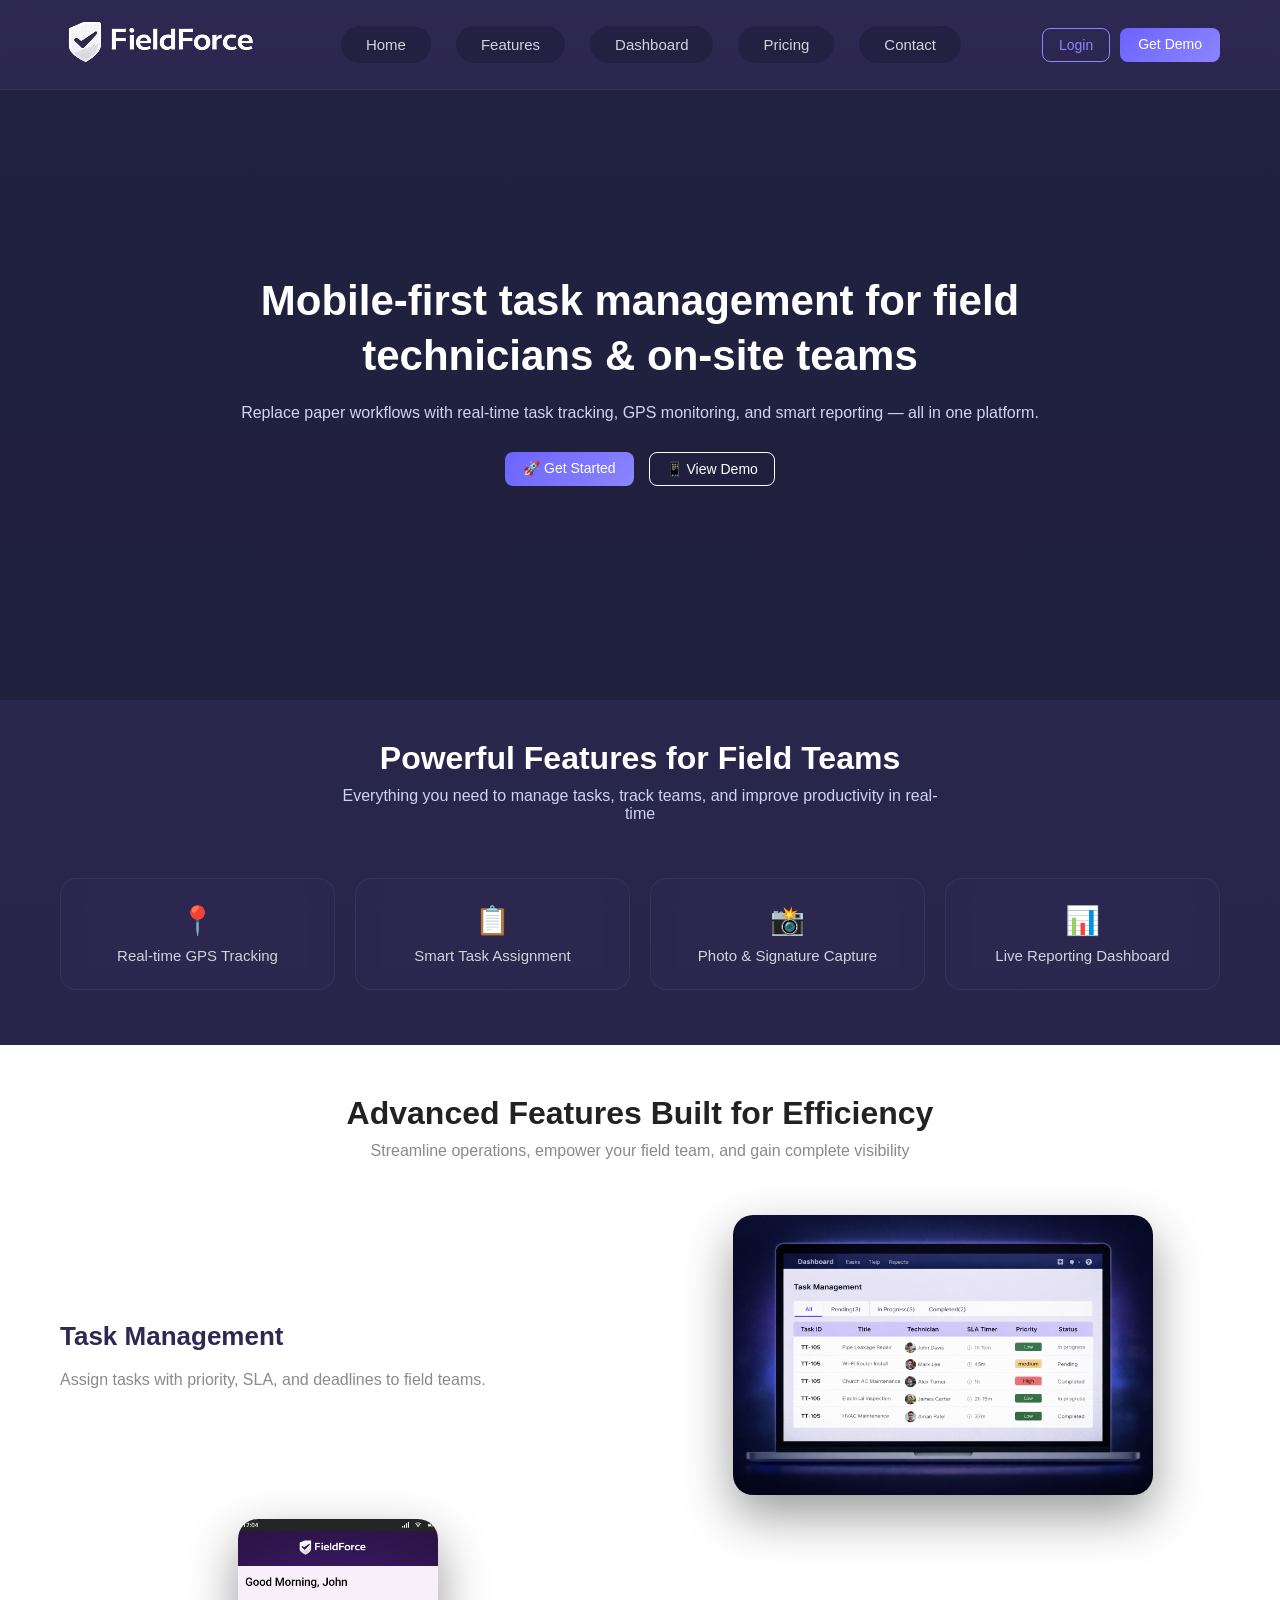
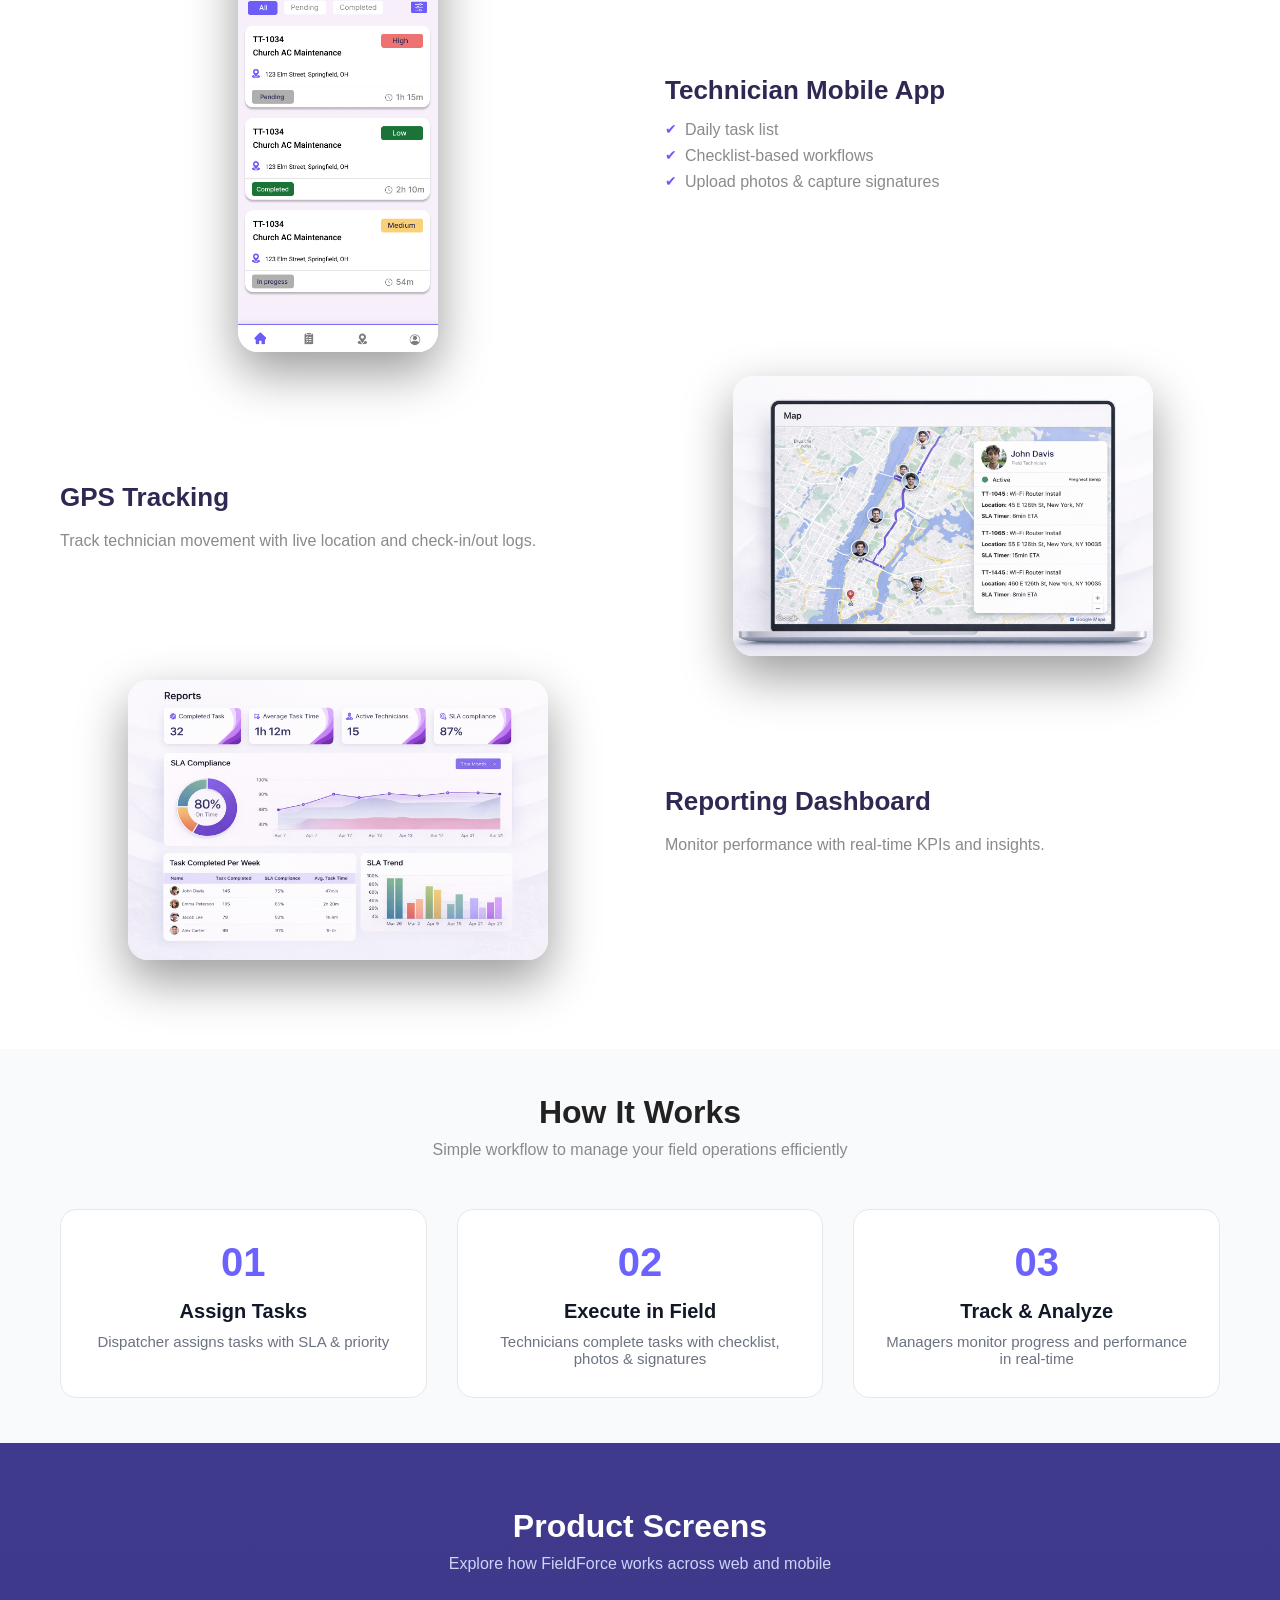
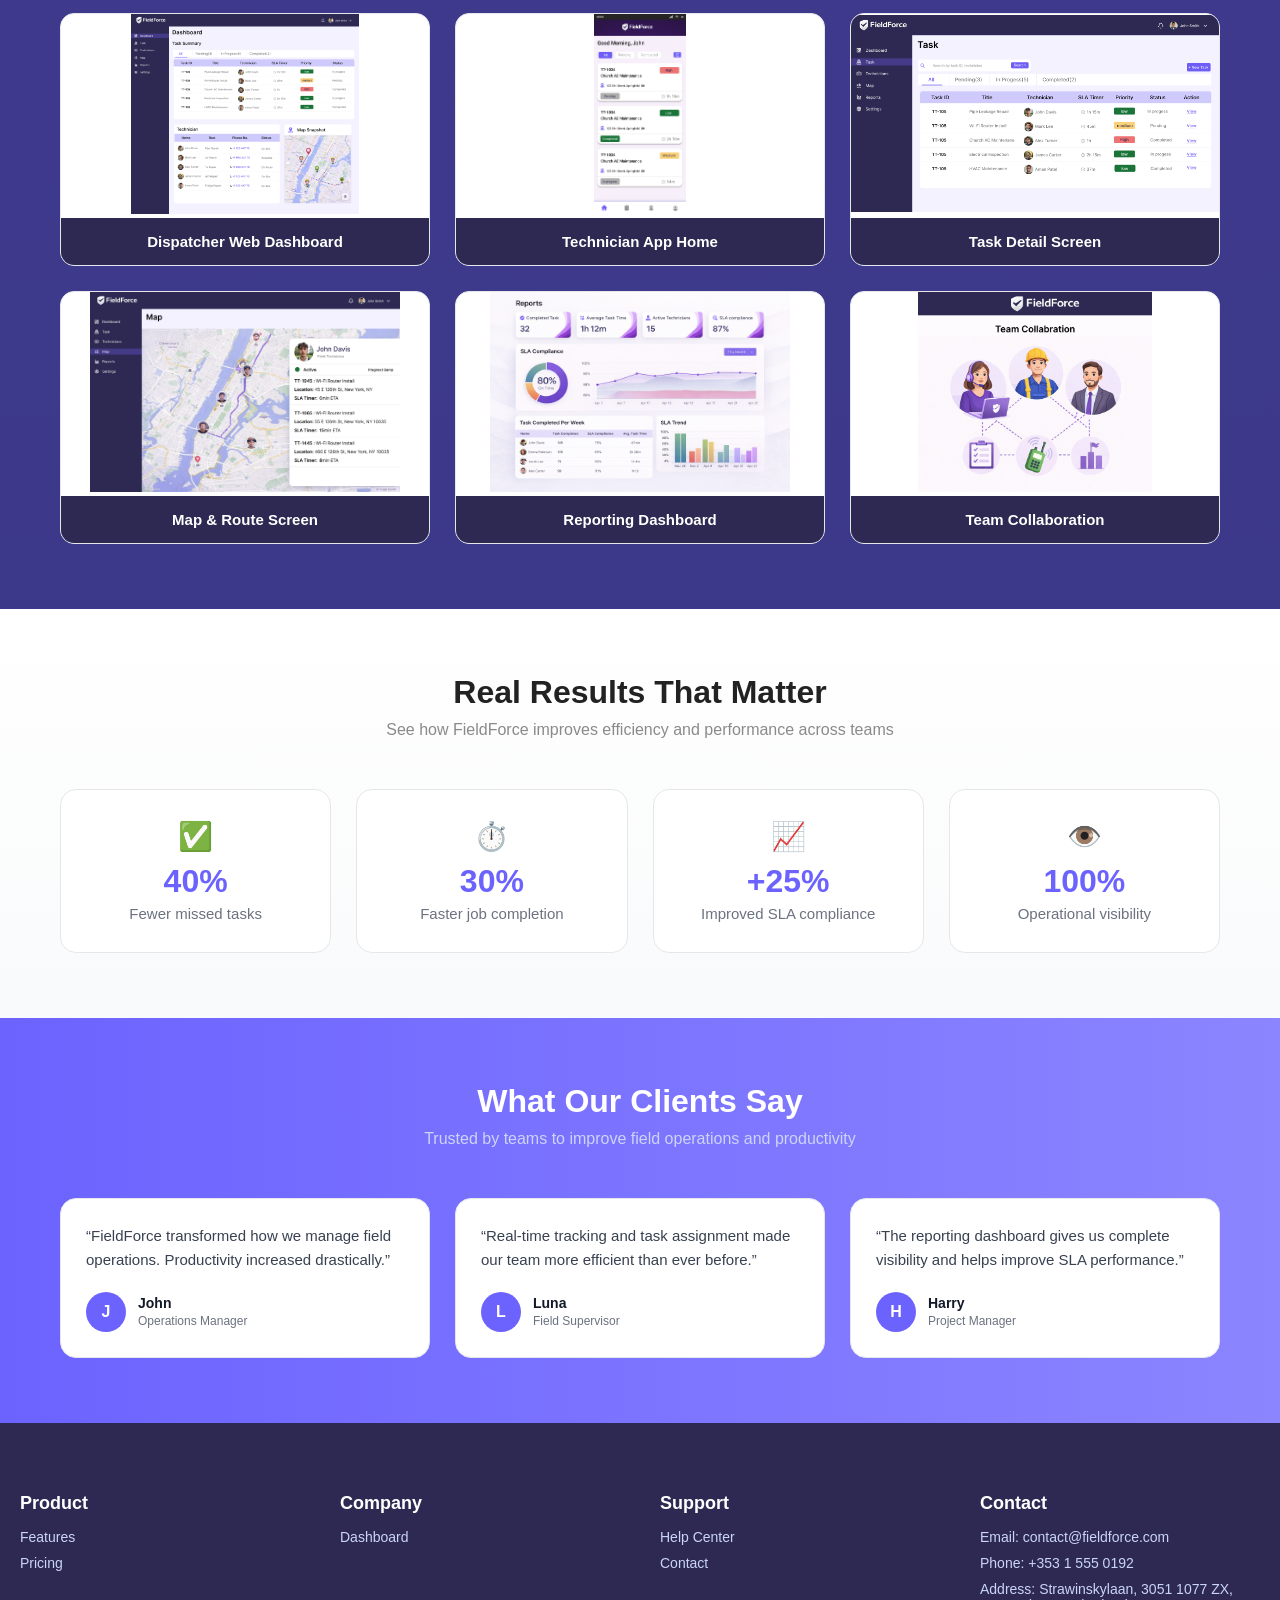
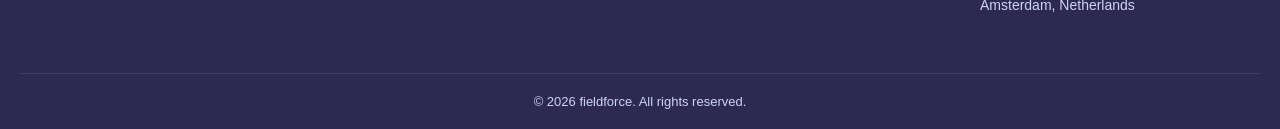
==== index.html @ c3ac690c "Add files via upload Initial commit" ====
<!DOCTYPE html>
<html lang="en">

<head>
  <meta charset="UTF-8">
  <meta name="viewport" content="width=device-width, initial-scale=1.0">
  <title>FieldForce</title>
  <link rel="shortcut icon" href="assets/images/logo.png" type="image/x-icon">
  <link rel="stylesheet" href="assets/css/style.css">
  <link rel="stylesheet" href="assets/css/auth.css">
  <link rel="stylesheet" href="https://cdnjs.cloudflare.com/ajax/libs/font-awesome/6.5.0/css/all.min.css">
</head>

<body>

  <!-- Navbar -->
  <header class="navbar">
    <div class="container">

      <!-- Logo -->
      <div class="logo"><a href="/"><img src="assets/images/logo.png" alt=""></a></div>

      <!-- Menu -->
      <nav class="nav-links" id="navLinks">
        <a href="/">Home</a>
        <a href="#features">Features</a>
        <a href="/#dashboard">Dashboard</a>
        <a href="pricing.html">Pricing</a>
        <a href="contact.html">Contact</a>

        <div class="mobile-cta">
          <button class="btn-outline">Login</button>
          <a href="javascript:void(0)" class="btn-primary" onclick="openModal()">Get Demo</a>
        </div>
      </nav>

      <!-- CTA Buttons -->
      <div class="cta-buttons">
        <a href="login.html" class="btn-outline">Login</a>
        <a href="javascript:void(0)" class="btn-primary" onclick="openModal()">Get Demo</a>
      </div>

      <!-- Hamburger -->
      <div class="menu-toggle" id="menuToggle">
        ☰
      </div>

    </div>
  </header>
  <!-- Hero -->
  <section class="hero">
    <div class="container hero-container">
      <video autoplay muted loop class="hero-video">
        <source src="assets/images/banner-video.mp4" type="video/mp4">
        Your browser does not support HTML5 video.
      </video>
      <!-- Left Content -->
      <div class="hero-content">
        <h1>
          Mobile-first task management for field technicians & on-site teams
        </h1>

        <p>
          Replace paper workflows with real-time task tracking, GPS monitoring,
          and smart reporting — all in one platform.
        </p>

        <div class="hero-buttons">
          <a href="login.html" class="btn-primary">🚀 Get Started</a>
          <a href="#" class="btn-outline" onclick="openModal()">📱 View Demo</a>
        </div>
      </div>

      <!-- Right Image -->
      <div class="hero-image">
        <img src="assets/images/home-banner.png" alt="App Preview">
      </div>

    </div>
  </section>


  <!-- features -->
  <section class="highlights">
    <div class="section-header">
      <h2>Powerful Features for Field Teams</h2>
      <p>Everything you need to manage tasks, track teams, and improve productivity in real-time</p>
    </div>
    <div class="container highlights-container">

      <div class="highlight-card">
        <div class="icon">📍</div>
        <h3>Real-time GPS Tracking</h3>
      </div>

      <div class="highlight-card">
        <div class="icon">📋</div>
        <h3>Smart Task Assignment</h3>
      </div>

      <div class="highlight-card">
        <div class="icon">📸</div>
        <h3>Photo & Signature Capture</h3>
      </div>

      <div class="highlight-card">
        <div class="icon">📊</div>
        <h3>Live Reporting Dashboard</h3>
      </div>

    </div>
  </section>

  <!-- Features -->
  <section class="features" id="features">
    <div class="section-header">
      <h2>Advanced Features Built for Efficiency</h2>
      <p>Streamline operations, empower your field team, and gain complete visibility</p>
    </div>
    <div class="container">

      <!-- Section Heading -->

      <div class="feature-card">
        <!-- Feature 1 -->
        <div class="feature-row">
          <div class="feature-text">
            <h3>Task Management</h3>
            <p>
              Assign tasks with priority, SLA, and deadlines to field teams.
            </p>
          </div>
          <div class="feature-image">
            <img src="assets/images/taskmange.png" alt="Task Management">
          </div>
        </div>

        <!-- Feature 2 -->
        <div class="feature-row reverse">
          <div class="feature-text">
            <h3>Technician Mobile App</h3>
            <ul>
              <li>Daily task list</li>
              <li>Checklist-based workflows</li>
              <li>Upload photos & capture signatures</li>
            </ul>
          </div>
          <div class="feature-image">
            <img src="assets/images/mobile-app.png" alt="Mobile App" style="width: 200px;">
          </div>
        </div>

        <!-- Feature 3 -->
        <div class="feature-row">
          <div class="feature-text">
            <h3>GPS Tracking</h3>
            <p>
              Track technician movement with live location and check-in/out logs.
            </p>
          </div>
          <div class="feature-image">
            <img src="assets/images/gps.png" alt="GPS Tracking">
          </div>
        </div>

        <!-- Feature 4 -->
        <div class="feature-row reverse">
          <div class="feature-text">
            <h3>Reporting Dashboard</h3>
            <p>
              Monitor performance with real-time KPIs and insights.
            </p>
          </div>
          <div class="feature-image">
            <img src="assets/images/report.png" alt="Reporting">
          </div>
        </div>

      </div>
    </div>

  </section>

  <!-- How it works -->
  <section class="how-it-works">

    <div class="container">

      <!-- Heading -->
      <div class="section-header dark">
        <h2>How It Works</h2>
        <p>Simple workflow to manage your field operations efficiently</p>
      </div>

      <!-- Steps -->
      <div class="steps">

        <!-- Step 1 -->
        <div class="step-card">
          <div class="step-number">01</div>
          <h3>Assign Tasks</h3>
          <p>Dispatcher assigns tasks with SLA & priority</p>
        </div>

        <!-- Step 2 -->
        <div class="step-card">
          <div class="step-number">02</div>
          <h3>Execute in Field</h3>
          <p>Technicians complete tasks with checklist, photos & signatures</p>
        </div>

        <!-- Step 3 -->
        <div class="step-card">
          <div class="step-number">03</div>
          <h3>Track & Analyze</h3>
          <p>Managers monitor progress and performance in real-time</p>
        </div>

      </div>

    </div>

  </section>

  <!-- Dashboard -->
  <section class="screens" id="dashboard">

    <div class="container dashboard-container">

      <!-- Heading -->
      <div class="section-header dark">
        <h2>Product Screens</h2>
        <p>Explore how FieldForce works across web and mobile</p>
      </div>

      <!-- Grid -->
      <div class="screens-grid">

        <div class="screen-card">
          <img src="assets/images/Web-Dashboard.png" alt="">
          <h4>Dispatcher Web Dashboard</h4>
        </div>

        <div class="screen-card">
          <img src="assets/images/mobile-app.png" alt="" style="object-fit: contain;">
          <h4>Technician App Home</h4>
        </div>

        <div class="screen-card">
          <img src="assets/images/Task.png" alt="">
          <h4>Task Detail Screen</h4>
        </div>

        <div class="screen-card">
          <img src="assets/images/map.png" alt="">
          <h4>Map & Route Screen</h4>
        </div>

        <div class="screen-card">
          <img src="assets/images/report.png" alt="">
          <h4>Reporting Dashboard</h4>
        </div>

        <div class="screen-card">
          <img src="assets/images/team.png" alt="">
          <h4>Team Collaboration</h4>
        </div>

      </div>

    </div>

  </section>


  <!-- Stats -->
  <section class="impact">

    <div class="container">

      <!-- Heading -->
      <div class="section-header dark">
        <h2>Real Results That Matter</h2>
        <p>See how FieldForce improves efficiency and performance across teams</p>
      </div>

      <!-- Stats -->
      <div class="impact-grid">

        <div class="impact-card">
          <div class="icon">✅</div>
          <h3>40%</h3>
          <p>Fewer missed tasks</p>
        </div>

        <div class="impact-card">
          <div class="icon">⏱️</div>
          <h3>30%</h3>
          <p>Faster job completion</p>
        </div>

        <div class="impact-card">
          <div class="icon">📈</div>
          <h3>+25%</h3>
          <p>Improved SLA compliance</p>
        </div>

        <div class="impact-card">
          <div class="icon">👁️</div>
          <h3>100%</h3>
          <p>Operational visibility</p>
        </div>

      </div>

    </div>

  </section>

  <!-- testimonials -->
  <section class="testimonials">

    <div class="container">

      <!-- Heading -->
      <div class="section-header dark">
        <h2>What Our Clients Say</h2>
        <p>Trusted by teams to improve field operations and productivity</p>
      </div>

      <!-- Testimonials Grid -->
      <div class="testimonials-grid">

        <!-- Testimonial 1 -->
        <div class="testimonial-card">
          <p>
            “FieldForce transformed how we manage field operations. Productivity increased drastically.”
          </p>
          <div class="testimonial-user">
            <div class="avatar">J</div>
            <div>
              <h4>John</h4>
              <span>Operations Manager</span>
            </div>
          </div>
        </div>

        <!-- Testimonial 2 -->
        <div class="testimonial-card">
          <p>
            “Real-time tracking and task assignment made our team more efficient than ever before.”
          </p>
          <div class="testimonial-user">
            <div class="avatar">L</div>
            <div>
              <h4>Luna</h4>
              <span>Field Supervisor</span>
            </div>
          </div>
        </div>

        <!-- Testimonial 3 -->
        <div class="testimonial-card">
          <p>
            “The reporting dashboard gives us complete visibility and helps improve SLA performance.”
          </p>
          <div class="testimonial-user">
            <div class="avatar">H</div>
            <div>
              <h4>Harry</h4>
              <span>Project Manager</span>
            </div>
          </div>
        </div>

      </div>

    </div>

  </section>


  <!-- Footer -->
  <footer class="footer">

    <div class="footer-container">

      <!-- Product -->
      <div class="footer-col">
        <h3>Product</h3>
        <ul>
          <li><a href="#features">Features</a></li>
          <li><a href="pricing.html">Pricing</a></li>
        </ul>
      </div>

      <!-- Company -->
      <div class="footer-col">
        <h3>Company</h3>
        <ul>
          <li><a href="#dashboard">Dashboard</a></li>
        </ul>
      </div>

      <!-- Column 3 -->
      <div class="footer-col">
        <h3>Support</h3>
        <ul>
          <li><a href="contact.html">Help Center</a></li>
          <li><a href="contact.html">Contact</a></li>
          <!-- <li><a href="#">Privacy Policy</a></li> -->
        </ul>
      </div>

      <!-- Column 4 -->
      <div class="footer-col">
        <h3>Contact</h3>
        <ul class="contact-info" style="background: none; display: inherit; padding: inherit;">
          <li>Email: contact@fieldforce.com</li>
          <li>Phone: +353 1 555 0192</li>
          <li>Address: Strawinskylaan, 3051
                1077 ZX, Amsterdam,
                Netherlands</li>
        </ul>

      </div>

      <!-- Social -->
      <!-- <div class="social-links">
        <a href="#">LinkedIn</a>
        <a href="#">Twitter</a>
        <a href="#">Facebook</a>
      </div> -->

    </div>

    <!-- Bottom -->
    <div class="footer-bottom">
      <p>© 2026 fieldforce. All rights reserved.</p>
    </div>

  </footer>

  <div class="modal" id="demoModal">

    <div class="modal-content" id="modalBox">

      <span class="close" onclick="closeModal()">&times;</span>

      <h2>Request a Demo</h2>

      <form id="demoForm">

        <input type="text" id="name" placeholder="Full Name" required>
        <input type="email" id="email" placeholder="Email Address" required>
        <!-- <input type="text" placeholder="Farm Size"> -->
        <input type="text" placeholder="Location" required>
        <input type="text" placeholder="City" required>

        <p class="" id="formError"></p>

        <button type="submit">Submit Request</button>

      </form>

    </div>

  </div>
  <script>
    const modal = document.getElementById("demoModal");
    const form = document.getElementById("demoForm");
    const error = document.getElementById("formError");
    const box = document.getElementById("modalBox");

    function openModal() {
      document.getElementById("demoModal").style.display = "flex";
    }

    function closeModal() {
      document.getElementById("demoModal").style.display = "none";
    }

    /* close outside */
    window.onclick = function (e) {
      const modal = document.getElementById("demoModal");
      if (e.target === modal) {
        modal.style.display = "none";
      }
    }

    /* FORM VALIDATION */
    form.addEventListener("submit", function (e) {
      e.preventDefault();

      const name = document.getElementById("name").value;
      const email = document.getElementById("email").value;

      if (name === "" || email === "") {
        error.innerText = "Please fill all required fields";

        box.classList.add("shake");
        setTimeout(() => box.classList.remove("shake"), 300);
      } else {
        error.classList.add("success");
        error.innerText = "✅ Request submitted successfully!";

        form.reset();
      }
    });

    const toggle = document.getElementById("menuToggle");
    const nav = document.getElementById("navLinks");

    toggle.addEventListener("click", () => {
      nav.classList.toggle("active");
    });
  </script>
  <!-- <script src="script.js"></script> -->
</body>

</html>
---- assets/css/style.css ----
/* ================= RESET ================= */
* {
    margin: 0;
    padding: 0;
    box-sizing: border-box;
    font-family: 'Inter', sans-serif;
    text-decoration: none;
}

body {
    background: linear-gradient(180deg, #2E2952, #0f172a);
    padding-top: 60px;
    /* space for fixed navbar */
}

/* ================= NAVBAR ================= */
.navbar {
    width: 100%;
    position: fixed;
    top: 0;
    left: 0;
    background: rgba(46, 41, 82, 0.85);
    backdrop-filter: blur(12px);
    border-bottom: 1px solid rgba(255, 255, 255, 0.05);
    z-index: 1000;
    transition: 0.3s ease;
}

/* Scroll effect */
.navbar.scrolled {
    box-shadow: 0 4px 20px rgba(0, 0, 0, 0.4);
}

/* ================= CONTAINER ================= */
.container {
    max-width: 1200px;
    margin: auto;
    padding: 15px 20px;
    display: flex;
    align-items: center;
    justify-content: space-between;
}

/* ================= LOGO ================= */
.logo {
    color: #ffffff;
    font-size: 22px;
    font-weight: 700;
    letter-spacing: 0.5px;
}

/* ================= NAV LINKS ================= */
.nav-links {
    display: flex;
    align-items: center;
    gap: 25px;
}

.nav-links a {
    color: #d1d5db;
    text-decoration: none;
    font-size: 15px;
    position: relative;
    transition: 0.3s;
    background: #1e1b3a99;
    padding: 10px 25px;
    border-radius: 25px;
}

/* Hover underline animation */
.nav-links a::after {
    content: "";
    position: absolute;
    width: 0%;
    height: 2px;
    left: 0;
    bottom: -4px;
    background: #8b85ff;
    transition: 0.3s;
}

.nav-links a:hover {
    color: #ffffff;
}

.nav-links a:hover::after {
    width: 100%;
}

/* ================= BUTTONS ================= */
.cta-buttons {
    display: flex;
    gap: 10px;
}

.btn-outline {
    border: 1px solid #8b85ff !important;
    background: transparent !important;
    color: #8b85ff !important;
    padding: 8px 16px !important;
    border-radius: 8px;
    cursor: pointer;
    transition: 0.3s;
    font-size: 14px;
}

.btn-outline:hover {
    background: #8b85ff;
    color: #fff;
}

.btn-primary {
    background: linear-gradient(135deg, #6c63ff, #8b85ff) !important;
    border: none;
    color: #fff;
    padding: 8px 18px !important;
    border-radius: 8px;
    cursor: pointer;
    transition: 0.3s;
    font-size: 14px;
    white-space: nowrap;
}

.btn-primary:hover {
    opacity: 0.9;
}

/* ================= HAMBURGER ================= */
.menu-toggle {
    display: none;
    font-size: 26px;
    color: #fff;
    cursor: pointer;
}

/* ================= MOBILE MENU ================= */
.mobile-cta {
    display: none;
    flex-direction: column;
    gap: 10px;
    margin-top: 20px;
}

/* ================= RESPONSIVE ================= */
@media (max-width: 900px) {

    .nav-links {
        position: absolute;
        top: 70px;
        right: -100%;
        width: 260px;
        height: 100vh;
        background: #1e1b3a;
        flex-direction: column;
        align-items: flex-start;
        padding: 25px;
        transition: 0.3s ease;
    }

    .nav-links.active {
        right: 0;
    }

    .nav-links a {
        width: 100%;
        padding: 10px 0;
    }

    .cta-buttons {
        display: none;
    }

    .mobile-cta {
        display: flex;
    }

    .menu-toggle {
        display: block;
    }
}

/* ================= SMALL DEVICES ================= */
@media (max-width: 500px) {

    .logo {
        font-size: 18px;
    }

    .btn-primary,
    .btn-outline {
        padding: 7px 12px;
        font-size: 13px;
    }
}

/* ================= HERO SECTION ================= */
.hero {
    /* padding: 50px 20px; */
    position: relative;
}

.hero::before {
    position: absolute;
    content: "";
    background: #111827;
    opacity: .4;
    width: 100%;
    height: 100%;
}

.hero-container {
    /* display: flex;
    align-items: center;
    justify-content: space-between; */
    /* gap: 40px; */
    max-width: 100%;
    padding: 0;
}

video {
    width: 100%;
}

/* Left Content */
.hero-content {
    /* flex: 1;
    color: #ffffff; */
    position: absolute;
    /* width: 70%; */
    display: block;
    margin: 0 15rem;
    color: #ffffff;
    text-align: center;
}

.hero-content h1 {
    font-size: 42px;
    line-height: 1.3;
    margin-bottom: 20px;
}

.hero-content p {
    font-size: 16px;
    color: #cbd5f5;
    margin-bottom: 30px;
    /* max-width: 500px; */
}

/* Buttons */
.hero-buttons {
    display: flex;
    gap: 15px;
    justify-content: center;
}

/* Right Image */
.hero-image {
    flex: 1;
    text-align: right;
    display: none;
}

.hero-image img {
    width: 100%;
    max-width: 500px;
    border-radius: 20px;
    box-shadow: 0 20px 60px rgba(0, 0, 0, 0.4);
}

.hero-buttons .btn-outline {
    color: #ffffff !important;
    border: 1px solid #ffffff !important;
}

/* ================= RESPONSIVE ================= */
@media (max-width: 900px) {

    .hero-container {
        flex-direction: column;
        text-align: center;
    }

    .hero-content h1 {
        font-size: 30px;
    }

    .hero-content p {
        margin: auto;
        margin-bottom: 25px;
    }

    .hero-buttons {
        justify-content: center;
    }

    .hero-image {
        text-align: center;
    }

    .hero-image img {
        max-width: 100%;
    }
}

@media (max-width: 768px) {

    video {
        display: none;
    }

    .hero-content {
        position: relative;
        margin: 0;
        padding-top: 50px;
        padding-bottom: 20px;
    }
}

/* ================= SECTION HEADER ================= */
.section-header {
    text-align: center;
    margin-bottom: 40px;
    padding: 0 20px;
}

.section-header h2 {
    font-size: 32px;
    color: #ffffff;
    margin-bottom: 10px;
}

.section-header p {
    font-size: 16px;
    color: #cbd5f5;
    max-width: 600px;
    margin: auto;
}

/* ================= HIGHLIGHTS ================= */
.highlights {
    padding: 40px 20px;
}

.highlights-container {
    display: grid;
    grid-template-columns: repeat(4, 1fr);
    gap: 20px;
}

/* Card */
.highlight-card {
    background: rgba(46, 41, 82, 0.6);
    border: 1px solid rgba(255, 255, 255, 0.05);
    backdrop-filter: blur(10px);
    border-radius: 16px;
    padding: 25px 20px;
    text-align: center;
    color: #fff;
    transition: 0.3s ease;
    cursor: pointer;
}

/* Icon */
.highlight-card .icon {
    font-size: 28px;
    margin-bottom: 10px;
}

/* Title */
.highlight-card h3 {
    font-size: 15px;
    font-weight: 500;
    color: #d1d5db;
}

/* Hover Effect */
.highlight-card:hover {
    transform: translateY(-5px);
    border-color: #8b85ff;
    box-shadow: 0 10px 30px rgba(0, 0, 0, 0.3);
}

.highlight-card:hover h3 {
    color: #ffffff;
}

/* ================= RESPONSIVE ================= */
@media (max-width: 900px) {
    .highlights-container {
        grid-template-columns: repeat(2, 1fr);
    }
}

@media (max-width: 500px) {
    .highlights-container {
        grid-template-columns: 1fr;
    }
}

/* ================= FEATURES ================= */
.features {
    padding: 50px 20px;
    background: #ffffff;
}

.features .section-header h2 {
    color: #222222;
}

.features .section-header p {
    color: #8a8a8a;
}

.feature-card {
    width: 100%;
}

/* Row Layout */
.feature-row {
    display: flex;
    align-items: center;
    justify-content: space-between;
    gap: 50px;
    margin-bottom: 20px;

}

/* Reverse Layout */
.feature-row.reverse {
    flex-direction: row-reverse;
}

/* Text */
.feature-text {
    flex: 1;
    color: #fff;
}

.feature-text h3 {
    font-size: 26px;
    margin-bottom: 15px;
    color: #2E2952;
}

.feature-text p {
    color: #8a8a8a;
    font-size: 16px;
    line-height: 1.6;
}

/* List */
.feature-text ul {
    list-style: none;
    margin-top: 10px;
}

.feature-text ul li {
    margin-bottom: 8px;
    color: #8a8a8a;
    position: relative;
    padding-left: 20px;
}

.feature-text ul li::before {
    content: "✔";
    position: absolute;
    left: 0;
    color: #6D5DF6;
    font-size: 14px;
}

/* Image */
.feature-image {
    flex: 1;
    text-align: center;
}

.feature-image img {
    width: 100%;
    max-width: 420px;
    border-radius: 20px;
    box-shadow: 0 20px 50px rgba(0, 0, 0, 0.4);
    transition: 0.3s;
}

.feature-image img:hover {
    transform: scale(1.03);
}

/* ================= RESPONSIVE ================= */
@media (max-width: 900px) {

    .feature-row,
    .feature-row.reverse {
        flex-direction: column;
        text-align: center;
    }

    .feature-text h3 {
        font-size: 22px;
    }

    .feature-image img {
        max-width: 100%;
    }
}

/* ================= HOW IT WORKS ================= */
.how-it-works {
    background: #f9fafb;
    padding: 30px 20px;
}

.how-it-works .container {
    display: block;
}

.how-it-works .section-header h2 {
    color: #222222;
}

.how-it-works .section-header p {
    color: #8a8a8a;
}

/* Steps Layout */
.steps {
    display: flex;
    justify-content: space-between;
    gap: 30px;
    margin-top: 50px;
}

/* Card */
.step-card {
    flex: 1;
    background: #ffffff;
    border-radius: 16px;
    padding: 30px 25px;
    text-align: center;
    border: 1px solid #e5e7eb;
    transition: 0.3s;
    position: relative;
}

/* Number */
.step-number {
    font-size: 40px;
    font-weight: 700;
    color: #6c63ff;
    margin-bottom: 15px;
}

/* Title */
.step-card h3 {
    font-size: 20px;
    color: #111827;
    margin-bottom: 10px;
}

/* Text */
.step-card p {
    color: #6b7280;
    font-size: 15px;
}

/* Hover */
.step-card:hover {
    transform: translateY(-6px);
    box-shadow: 0 15px 40px rgba(0, 0, 0, 0.08);
}

/* ================= RESPONSIVE ================= */
@media (max-width: 900px) {
    .steps {
        flex-direction: column;
    }
}

/* dashboard */
/* ================= SCREENS ================= */
.screens {
    background: #6c5df671;
    padding: 50px 20px;
}

.screens .dashboard-container {
    display: block;
}

/* Grid */
.screens-grid {
    display: grid;
    grid-template-columns: repeat(3, 1fr);
    gap: 25px;
}

/* Card */
.screen-card {
    background: #fff;
    border-radius: 14px;
    border: 1px solid #e5e7eb;
    overflow: hidden;
    transition: 0.3s;
    cursor: pointer;
}

/* Image */
.screen-card img {
    width: 100%;
    height: 200px;
    object-fit: contain;
}

/* Title */
.screen-card h4 {
    padding: 15px;
    font-size: 15px;
    color: #ffffff;
    text-align: center;
    background: #2E2952;
}

/* Hover */
.screen-card:hover {
    transform: translateY(-6px);
    box-shadow: 0 15px 40px rgba(0, 0, 0, 0.1);
}

/* ================= RESPONSIVE ================= */
@media (max-width: 900px) {
    .screens-grid {
        grid-template-columns: repeat(2, 1fr);
    }
}

@media (max-width: 500px) {
    .screens-grid {
        grid-template-columns: 1fr;
    }
}

/* ================= IMPACT ================= */
.impact {
    background: linear-gradient(180deg, #ffffff, #f9fafb);
    padding: 50px 20px;
}

.impact .container {
    display: block;
}

.impact .section-header h2 {
    color: #222222;
}

.impact .section-header p {
    color: #8a8a8a;
}

/* Grid */
.impact-grid {
    display: grid;
    grid-template-columns: repeat(4, 1fr);
    gap: 25px;
    margin-top: 50px;
}

/* Card */
.impact-card {
    background: #ffffff;
    border-radius: 16px;
    padding: 30px 20px;
    text-align: center;
    border: 1px solid #e5e7eb;
    transition: 0.3s;
}

/* Icon */
.impact-card .icon {
    font-size: 28px;
    margin-bottom: 10px;
}

/* Number */
.impact-card h3 {
    font-size: 32px;
    color: #6c63ff;
    margin-bottom: 5px;
}

/* Text */
.impact-card p {
    color: #6b7280;
    font-size: 15px;
}

/* Hover */
.impact-card:hover {
    transform: translateY(-6px);
    box-shadow: 0 15px 40px rgba(0, 0, 0, 0.08);
}

/* ================= RESPONSIVE ================= */
@media (max-width: 900px) {
    .impact-grid {
        grid-template-columns: repeat(2, 1fr);
    }
}

@media (max-width: 500px) {
    .impact-grid {
        grid-template-columns: 1fr;
    }
}

/* testimonials */
/* ================= TESTIMONIAL GRID ================= */
.testimonials {
    background: linear-gradient(to right, #6c63ff, #8b85ff);
    padding: 50px 20px;
}

.testimonials .container {
    display: block;
}

.section-header h2 {
    color: #ffffff;
}

/* Grid */
.testimonials-grid {
    display: grid;
    grid-template-columns: repeat(3, 1fr);
    gap: 25px;
    margin-top: 50px;
}

/* Card */
.testimonial-card {
    background: #ffffff;
    border-radius: 16px;
    padding: 25px;
    border: 1px solid #e5e7eb;
    transition: 0.3s;
}

/* Text */
.testimonial-card p {
    font-size: 15px;
    color: #374151;
    margin-bottom: 20px;
    line-height: 1.6;
}

/* User */
.testimonial-user {
    display: flex;
    align-items: center;
    gap: 12px;
}

/* Avatar */
.avatar {
    width: 40px;
    height: 40px;
    border-radius: 50%;
    background: #6c63ff;
    color: #fff;
    display: flex;
    align-items: center;
    justify-content: center;
    font-weight: bold;
}

/* Name */
.testimonial-user h4 {
    font-size: 14px;
    color: #111827;
    margin: 0;
}

/* Role */
.testimonial-user span {
    font-size: 12px;
    color: #6b7280;
}

/* Hover */
.testimonial-card:hover {
    transform: translateY(-6px);
    box-shadow: 0 15px 40px rgba(0, 0, 0, 0.08);
}

/* ================= RESPONSIVE ================= */
@media (max-width: 900px) {
    .testimonials-grid {
        grid-template-columns: repeat(2, 1fr);
    }
}

@media (max-width: 500px) {
    .testimonials-grid {
        grid-template-columns: 1fr;
    }
}


/* ================= FOOTER ================= */
.footer {
    background: #2E2952;
    color: #ffffff;
    padding: 40px 20px 20px;
}

/* Container */
.footer-container {
    display: grid;
    grid-template-columns: repeat(4, 1fr);
    gap: 40px;
}

/* Column */
.footer-col h3 {
    font-size: 18px;
    margin-bottom: 15px;
}

.footer-col ul {
    list-style: none;
}

.footer-col ul li {
    margin-bottom: 10px;
    font-size: 14px;
}

/* Links */
.footer-col ul li a {
    color: #cbd5f5;
    text-decoration: none;
    transition: 0.3s;
}

.footer-col ul li a:hover {
    color: #ffffff;
}

/* Contact */
.contact-info li {
    color: #cbd5f5;
}

/* Social Links */
.social-links {
    margin-top: 15px;
    display: flex;
    gap: 10px;
}

.social-links a {
    font-size: 13px;
    padding: 6px 10px;
    border-radius: 6px;
    background: rgba(255, 255, 255, 0.1);
    color: #fff;
    text-decoration: none;
    transition: 0.3s;
}

.social-links a:hover {
    background: #6c63ff;
}

/* Bottom */
.footer-bottom {
    text-align: center;
    margin-top: 50px;
    padding-top: 20px;
    border-top: 1px solid rgba(255, 255, 255, 0.1);
}

.footer-bottom p {
    font-size: 13px;
    color: #cbd5f5;
}

/* ================= RESPONSIVE ================= */
@media (max-width: 900px) {
    .footer-container {
        grid-template-columns: repeat(2, 1fr);
    }
}

@media (max-width: 500px) {
    .footer-container {
        grid-template-columns: 1fr;
        /* text-align: center; */
    }

    .social-links {
        justify-content: center;
    }
}


/* pricing page */
/* ================= PRICING PAGE ================= */
.pricing-section {
    padding: 100px 20px;
    background: linear-gradient(180deg, #f9fafb, #ffffff);
    text-align: center;
}

/* Heading */
.pricing-section h1 {
    font-size: 36px;
    color: #111827;
    margin-bottom: 10px;
}

.pricing-section p {
    color: #6b7280;
    font-size: 16px;
}

/* ================= TOGGLE ================= */
.pricing-toggle {
    display: flex;
    justify-content: center;
    align-items: center;
    gap: 15px;
    margin: 30px 0;
    font-size: 14px;
    color: #374151;
}

.pricing-toggle .slider {
    left: 0;
}

/* Switch */
.switch {
    position: relative;
    width: 50px;
    height: 25px;
}

.switch input {
    display: none;
}

.slider {
    position: absolute;
    cursor: pointer;
    background: #e5e7eb;
    border-radius: 25px;
    width: 100%;
    height: 100%;
    transition: 0.3s;
}

.slider::before {
    content: "";
    position: absolute;
    width: 20px;
    height: 20px;
    left: 3px;
    top: 2.5px;
    background: #2E2952;
    border-radius: 50%;
    transition: 0.3s;
}

input:checked+.slider {
    background: #ddd6fe;
}

input:checked+.slider::before {
    transform: translateX(24px);
}

/* ================= GRID ================= */
.pricing-grid {
    display: grid;
    grid-template-columns: repeat(3, 1fr);
    gap: 25px;
    margin-top: 40px;
}

/* ================= CARD ================= */
.pricing-card {
    background: #ffffff;
    padding: 35px 25px;
    border-radius: 16px;
    border: 1px solid #e5e7eb;
    transition: 0.3s;
    position: relative;
}

/* Hover */
.pricing-card:hover {
    transform: translateY(-8px);
    box-shadow: 0 20px 50px rgba(0, 0, 0, 0.08);
}

/* Title */
.pricing-card h3 {
    font-size: 20px;
    color: #111827;
}

/* Price */
.pricing-card .price {
    font-size: 38px;
    font-weight: 700;
    color: #2E2952;
    margin: 15px 0;
}

/* Description */
.pricing-card p {
    color: #6b7280;
    margin-bottom: 20px;
}

/* Features List */
.pricing-card ul {
    list-style: none;
    margin-bottom: 25px;
    text-align: left;
}

.pricing-card ul li {
    margin-bottom: 10px;
    color: #374151;
    font-size: 14px;
}

/* ================= POPULAR ================= */
.pricing-card.popular {
    border: 2px solid #2E2952;
    transform: scale(1.05);
}

.badge {
    position: absolute;
    top: -12px;
    right: 20px;
    background: #2E2952;
    color: #fff;
    font-size: 12px;
    padding: 6px 12px;
    border-radius: 6px;
}

/* ================= BUTTONS ================= */
.pricing-card button {
    width: 100%;
    padding: 10px;
    border-radius: 8px;
    cursor: pointer;
    font-size: 14px;
}

.btn-primary {
    background: #2E2952;
    color: #fff;
    border: none;
}

.btn-outline {
    border: 1px solid #2E2952;
    background: transparent;
    color: #2E2952;
}

.btn-outline:hover {
    background: #2E2952;
    color: #fff;
}

/* ================= NOTE ================= */
.pricing-note {
    margin-top: 20px;
    font-size: 14px;
    color: #6b7280;
}

/* ================= RESPONSIVE ================= */

/* Tablet */
@media (max-width: 900px) {
    .pricing-grid {
        grid-template-columns: repeat(2, 1fr);
    }

    .pricing-card.popular {
        transform: scale(1);
    }
}

/* Mobile */
@media (max-width: 500px) {
    .pricing-grid {
        grid-template-columns: 1fr;
    }

    .pricing-section {
        padding: 70px 15px;
    }

    .pricing-section h1 {
        font-size: 26px;
    }
}

/* contact */
/* ================= BANNER ================= */
.banner {
    background: url(../images/banner.png) no-repeat center center/cover;
    color: #fff;
    text-align: center;
    padding: 40px 20px;
}

.banner h1 {
    font-size: 36px;
    margin-bottom: 10px;
}

.banner p {
    font-size: 16px;
    opacity: 0.9;
}

/* ================= CONTACT SECTION ================= */
.contact-container {
    display: flex;
    gap: 40px;
    padding: 40px 20px;
    max-width: 1200px;
    margin: auto;
    align-items: center;
}

/* Image */
.contact-image img {
    width: 100%;
    border-radius: 16px;
    box-shadow: 0 20px 50px rgba(0, 0, 0, 0.1);
}

.contact-image {
    width: 50%;
}

/* Form */
.contact-form {
    flex: 1;
    background: #fff;
    padding: 30px;
    border-radius: 16px;
    border: 1px solid #e5e7eb;
}

.contact-form h2 {
    margin-bottom: 20px;
}

/* Inputs */
.contact-form input,
.contact-form textarea {
    width: 100%;
    padding: 12px;
    margin-bottom: 15px;
    border: 1px solid #e5e7eb;
    border-radius: 8px;
    font-size: 14px;
}

.contact-form textarea {
    height: 120px;
    resize: none;
}

/* Button */
.contact-form button {
    width: 100%;
    padding: 12px;
    background: #2E2952;
    color: #fff;
    border: none;
    border-radius: 8px;
    cursor: pointer;
}

.contact-form button:hover {
    opacity: 0.9;
}

/* Message */
.form-msg {
    font-size: 13px;
    margin-bottom: 10px;
}

.form-msg.error {
    color: red;
}

.form-msg.success {
    color: green;
}

/* ================= CONTACT INFO ================= */
.contact-info {
    display: grid;
    grid-template-columns: repeat(3, 1fr);
    gap: 25px;
    background: #f9fafb;
    padding: 60px 20px;
    /* max-width: 1100px; */
    margin: auto;
}

.info-card {
    text-align: center;
    background: #fff;
    padding: 25px;
    border-radius: 14px;
    border: 1px solid #e5e7eb;
    transition: 0.3s;
}

.info-card img {
    width: 24px;
    margin-bottom: 10px;
}

.info-card:hover {
    transform: translateY(-5px);
    box-shadow: 0 15px 40px rgba(0, 0, 0, 0.08);
}

/* ================= MAP ================= */
.map iframe {
    width: 100%;
    height: 350px;
    border: none;
}

/* ================= FOOTER FIX ================= */
.footer {
    background: #2E2952;
    color: #fff;
    padding: 70px 20px 20px;
}

.footer a {
    color: #cbd5f5;
    display: block;
    margin-bottom: 8px;
    text-decoration: none;
}

.footer a:hover {
    color: #fff;
}

/* ================= RESPONSIVE ================= */
@media (max-width: 900px) {

    .contact-container {
        flex-direction: column;
    }

    .contact-info {
        grid-template-columns: repeat(2, 1fr);
    }
}

@media (max-width: 500px) {

    .banner h1 {
        font-size: 26px;
    }

    .contact-info {
        grid-template-columns: 1fr;
    }
}

.error {
    color: #ff4d4d;
    font-size: 14px !important;
    min-height: 20px;
}

.success {
    color: #22c55e;
    font-weight: bold;
}
---- assets/css/auth.css ----
/* .login page css */
.login-container {
    width: 100%;
    display: flex;
    justify-content: center;
    background: url(../images/login.jpg) no-repeat center center/cover;
    height: 100vh;
}

/* CARD */
.login-card {
    background: rgba(255, 255, 255, 0.1);
    backdrop-filter: blur(15px);
    padding: 40px;
    border-radius: 16px;
    width: 400px;
    text-align: center;
    color: white;
    animation: fadeIn 0.6s ease;
    margin: 30px;
    height: 400px;
}

.login-card p {
    font-size: 24px;
}

/* INPUT */
.input-box {
    position: relative;
    margin: 20px 0;
    margin-bottom: 30px;
}


.input-box input {
    width: 100%;
    padding: 12px;
    border: none;
    border-radius: 6px;
    outline: none;
}

.input-box label {
    position: absolute;
    left: 12px;
    top: 12px;
    color: #555;
    transition: 0.3s;
    pointer-events: none;
}

/* FLOAT LABEL */
.input-box input:focus+label,
.input-box input:valid+label {
    top: -18px;
    font-size: 12px;
    color: #ffffff;
}

/* BUTTON */
button {
    width: 100%;
    padding: 12px;
    background: #2E2952;
    border: none;
    border-radius: 6px;
    color: white;
    font-weight: bold;
    cursor: pointer;
}

button:hover {
    background: #2E2952;
}

/* ERROR */
.error {
    color: #ff4d4d;
    font-size: 14px !important;
    min-height: 20px;
}

/* ANIMATION */
@keyframes fadeIn {
    from {
        opacity: 0;
        transform: translateY(20px);
    }

    to {
        opacity: 1;
        transform: translateY(0);
    }
}

/* SHAKE */
.shake {
    animation: shake 0.3s;
}

@keyframes shake {
    0% {
        transform: translateX(0);
    }

    25% {
        transform: translateX(-5px);
    }

    50% {
        transform: translateX(5px);
    }

    75% {
        transform: translateX(-5px);
    }

    100% {
        transform: translateX(0);
    }
}

.signup-text {
    margin-top: 15px;
    font-size: 14px;
    color: #ddd;
}

.signup-text a {
    color: #2E2952;
    text-decoration: none;
    font-weight: 600;
}

.signup-text a:hover {
    text-decoration: underline;
}

/* popup css */
/* BUTTON */
.demo-btn {
    padding: 12px 22px;
    background: #2E2952;
    color: #000000;
    border: none;
    border-radius: 8px;
    cursor: pointer;
    font-weight: 600;
}

/* BACKDROP */
.modal {
    display: none;
    position: fixed;
    top: 0;
    left: 0;
    width: 100%;
    height: 100%;
    background: rgba(0, 0, 0, 0.7);
    justify-content: center;
    align-items: center;
    z-index: 1000;
}

/* MODAL */
.modal-content {
    background: #ffffff;
    /* backdrop-filter: blur(15px); */
    padding: 30px;
    border-radius: 16px;
    width: 500px;
    color: #000000;
    text-align: center;
    animation: fadeIn 0.4s ease;
    position: relative;
}

/* CLOSE */
.close {
    position: absolute;
    top: 12px;
    right: 15px;
    font-size: 20px;
    cursor: pointer;
}

/* FORM */
.modal-content form {
    display: flex;
    flex-direction: column;
    gap: 12px;
    margin-top: 15px;
}

.modal-content input {
    padding: 12px;
    border: 1px solid #000000;
    border-radius: 6px;
    outline: none;
}

.modal-content button {
    padding: 12px;
    background: #2E2952;
    border: none;
    border-radius: 6px;
    color: white;
    cursor: pointer;
}

/* ERROR */
.error {
    color: #ff4d4d;
    font-size: 13px !important;
    min-height: 18px;
}

/* SUCCESS */
.success {
    color: #2E2952;
    font-weight: bold;
}

/* ANIMATION */
@keyframes fadeIn {
    from {
        opacity: 0;
        transform: scale(0.9);
    }

    to {
        opacity: 1;
        transform: scale(1);
    }
}

/* SHAKE */
.shake {
    animation: shake 0.3s;
}

@keyframes shake {
    0% {
        transform: translateX(0);
    }

    25% {
        transform: translateX(-6px);
    }

    50% {
        transform: translateX(6px);
    }

    75% {
        transform: translateX(-6px);
    }

    100% {
        transform: translateX(0);
    }
}


/* CARD */
.signup-container{
    width: 100%;
    display: flex;
    justify-content: center;
    background: url(../images/login.jpg) no-repeat center center/cover;
    height: 100vh;
}
.signup-card {
    background: rgba(255, 255, 255, 0.1);
    backdrop-filter: blur(15px);
    padding: 20px 40px;
    border-radius: 16px;
    width: 400px;
    color: white;
    text-align: center;
    margin: 30px;
    animation: fadeIn 0.6s ease;
}
.signup-card p{
   font-size: 24px;
   margin-top: 0;
}

/* INPUT */
.input-box {
    position: relative;
    margin: 18px 0;
    margin-top: 25px;
}

.input-box input {
    width: 100%;
    padding: 12px;
    border: none;
    border-radius: 6px;
    outline: none;
}

.input-box label {
    position: absolute;
    left: 12px;
    top: 12px;
    color: #555;
    transition: 0.3s;
    pointer-events: none;
}

/* FLOAT LABEL */
.input-box input:focus+label,
.input-box input:valid+label {
    top: -18px;
    font-size: 12px;
    color: #ffffff;
}

/* TOGGLE */
.toggle {
    position: absolute;
    right: 10px;
    top: 10px;
    cursor: pointer;
}

/* BUTTON */
button {
    width: 100%;
    padding: 12px;
    background: #2E2952;
    border: none;
    border-radius: 6px;
    color: white;
    font-weight: bold;
    cursor: pointer;
}

button:hover {
    background: #2E2952;
}

/* ERROR */
.error {
    color: #ff4d4d;
    font-size: 14px !important;
    min-height: 20px;
    margin-top: 10px !important;
}

/* LINK */
.login-text {
    margin-top: 15px;
    margin-top: 5px !important;
    font-size: 14px !important;
}

.login-text a {
    color: #6c63ff;
    text-decoration: none;
    font-size: 14px;
    font-weight: 600;
}

/* ANIMATION */
@keyframes fadeIn {
    from {
        opacity: 0;
        transform: translateY(20px);
    }

    to {
        opacity: 1;
        transform: translateY(0);
    }
}

/* SHAKE */
.shake {
    animation: shake 0.3s;
}

@keyframes shake {
    0% {
        transform: translateX(0);
    }

    25% {
        transform: translateX(-5px);
    }

    50% {
        transform: translateX(5px);
    }

    75% {
        transform: translateX(-5px);
    }

    100% {
        transform: translateX(0);
    }
}
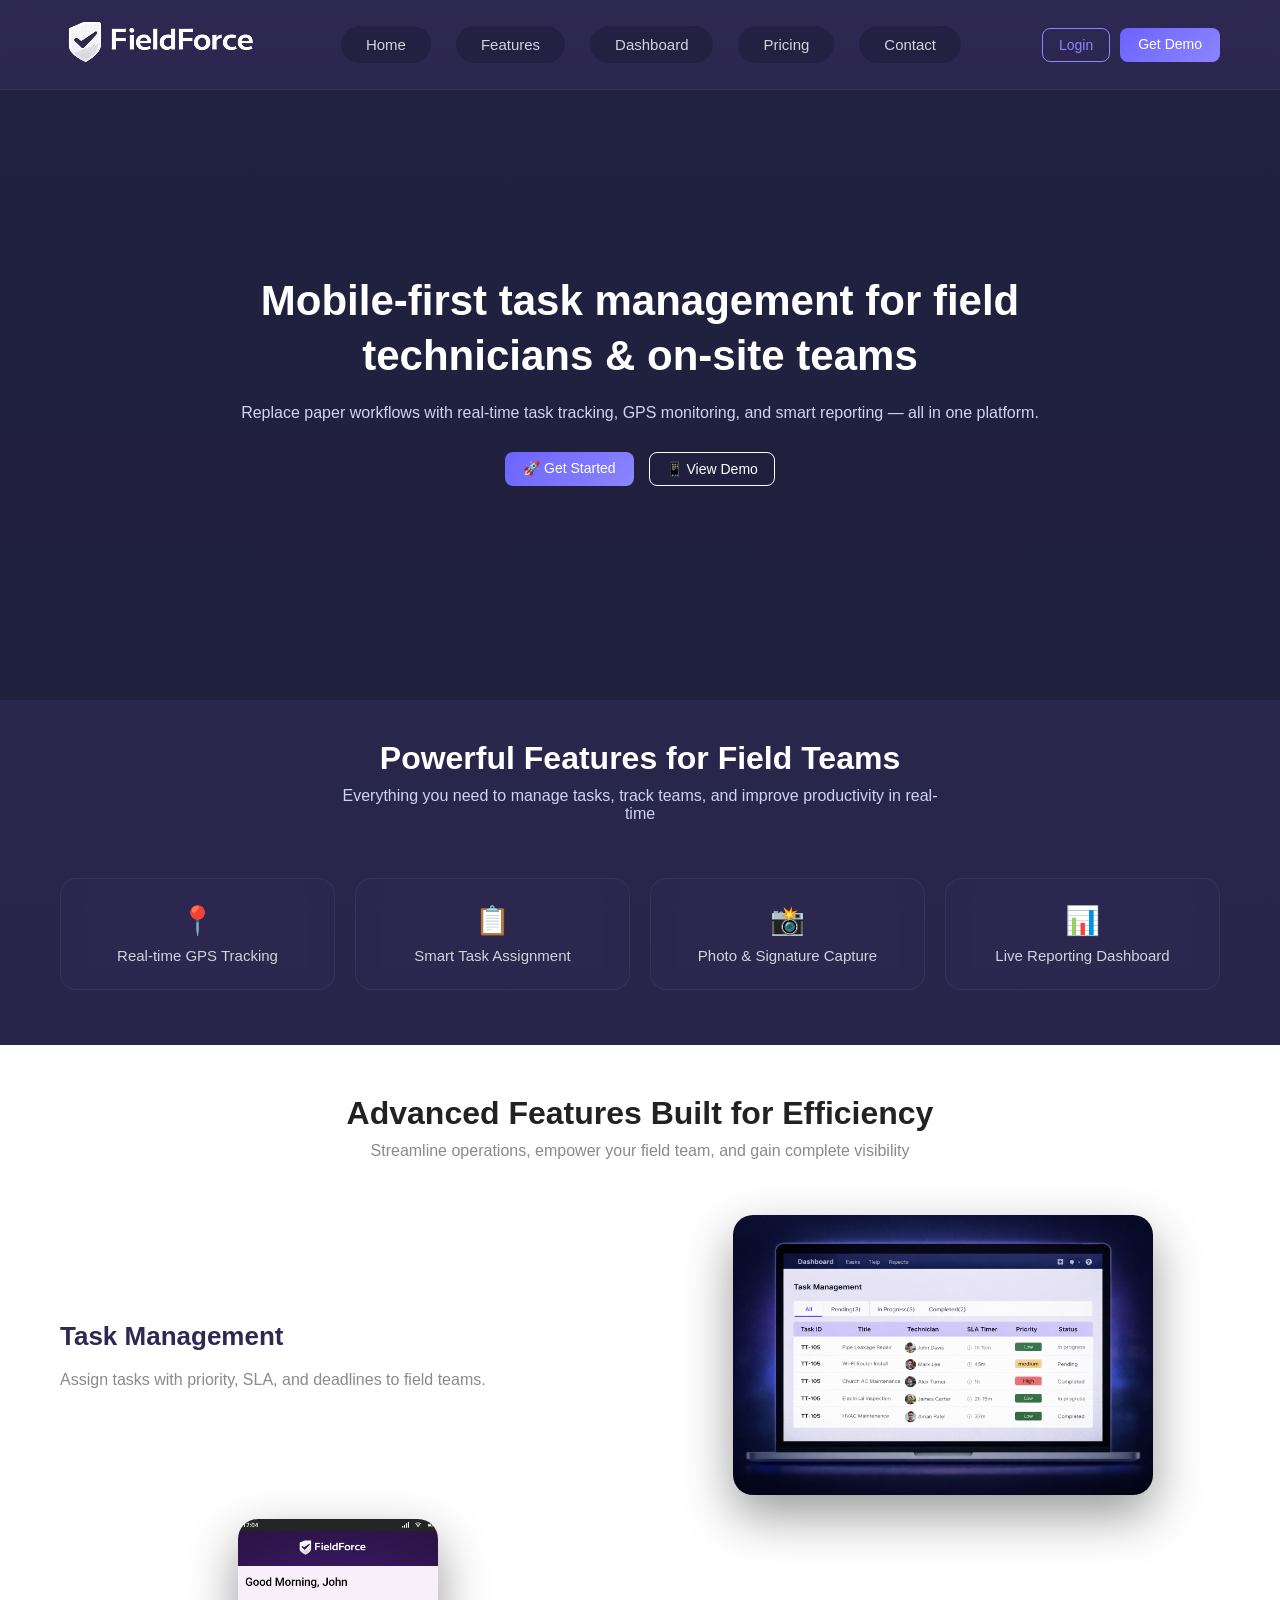
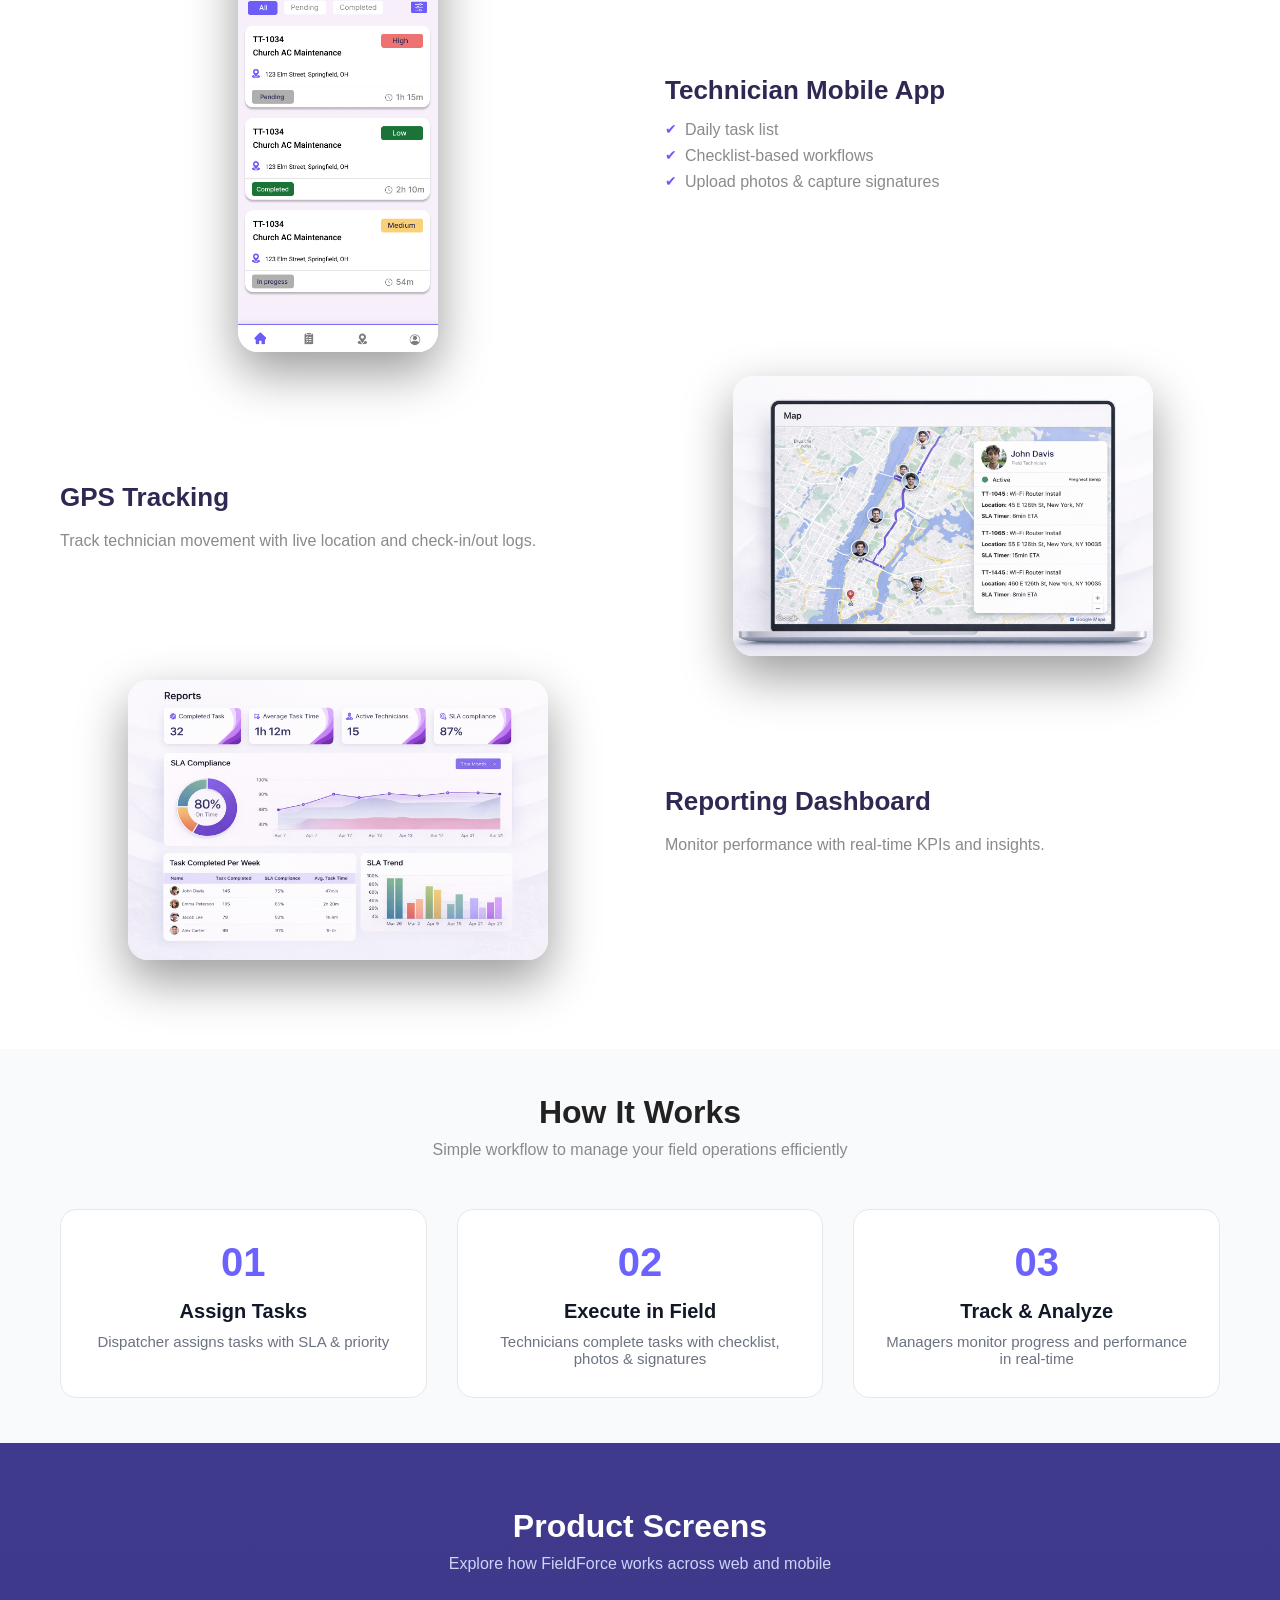
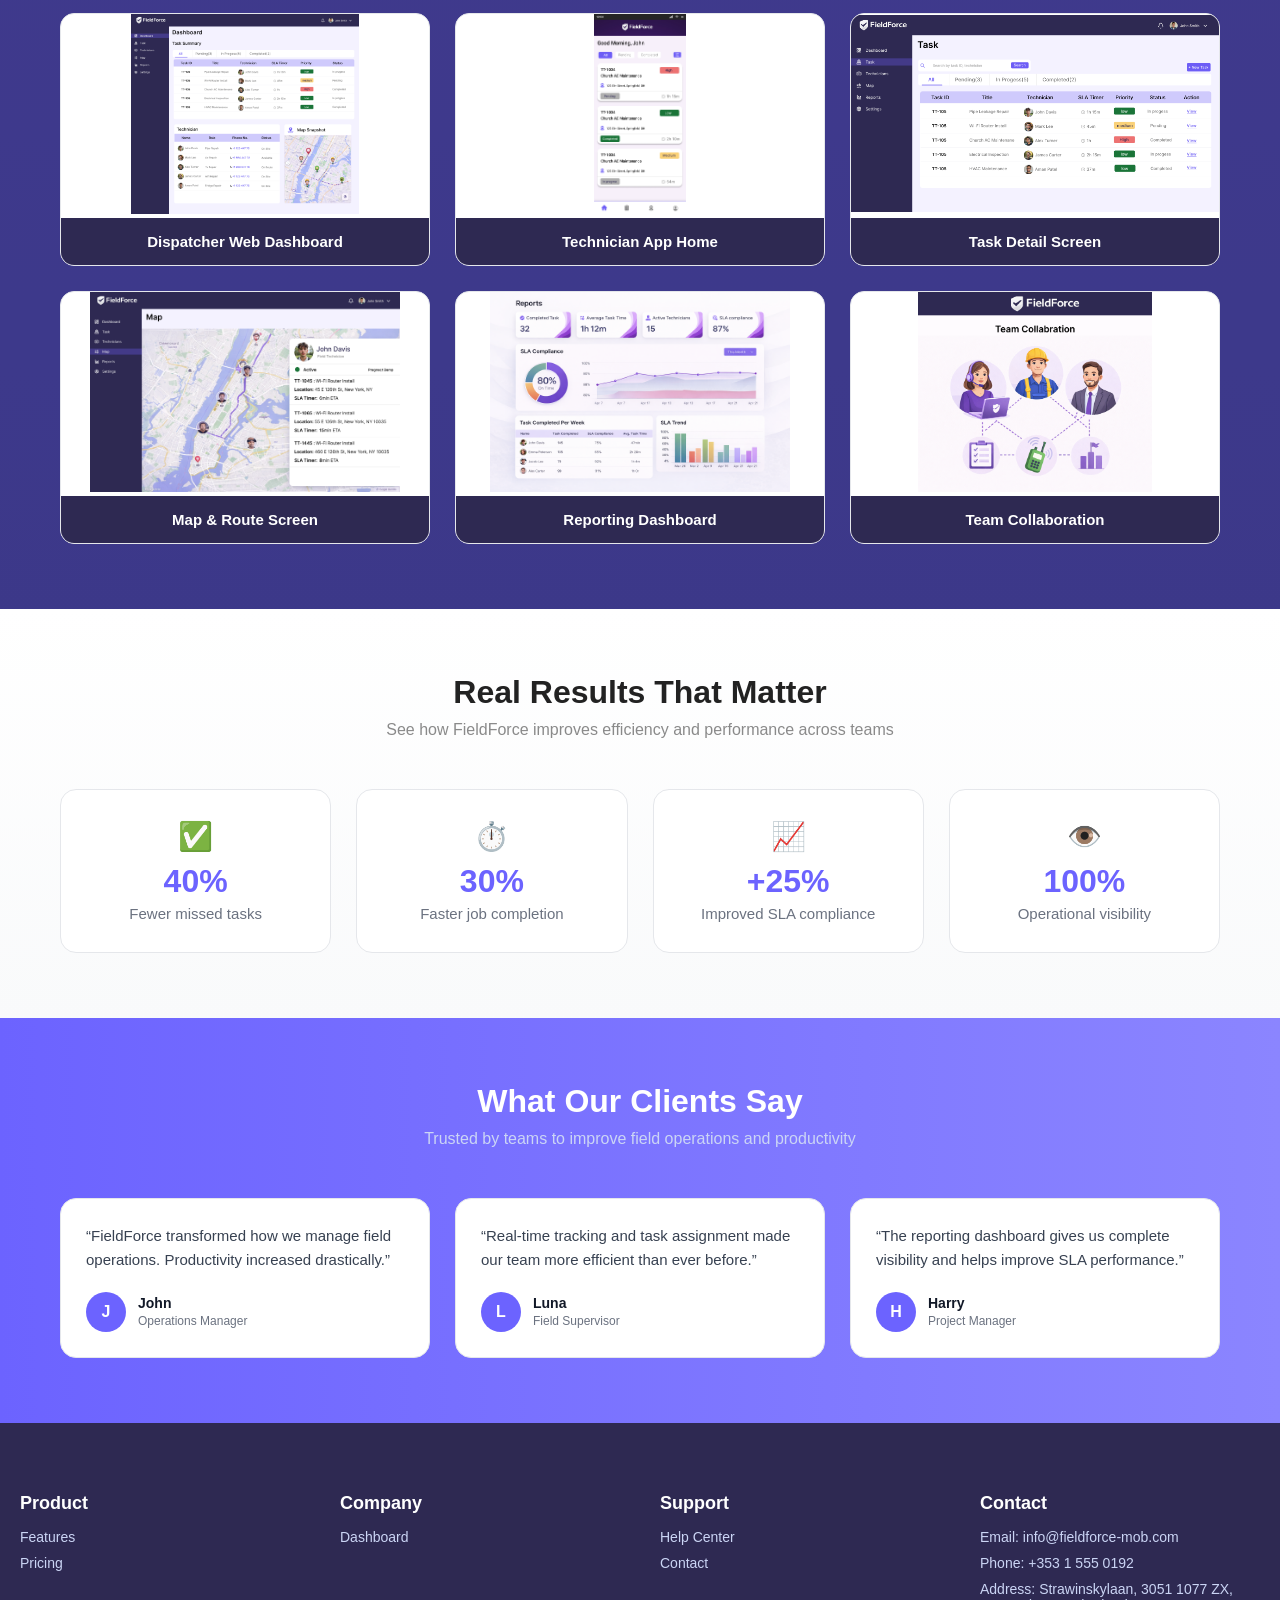
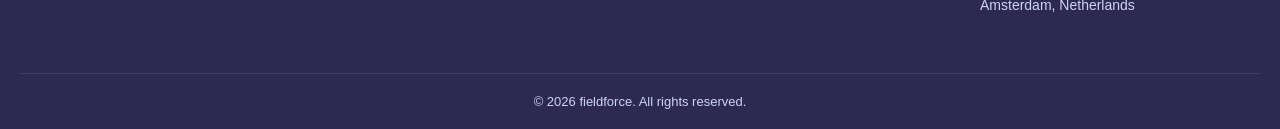
==== commit d8328aeb: "done" ====
--- a/index.html
+++ b/index.html
@@ -416,7 +416,7 @@
       <div class="footer-col">
         <h3>Contact</h3>
         <ul class="contact-info" style="background: none; display: inherit; padding: inherit;">
-          <li>Email: contact@fieldforce.com</li>
+          <li>Email: info@fieldforce-mob.com</li>
           <li>Phone: +353 1 555 0192</li>
           <li>Address: Strawinskylaan, 3051
                 1077 ZX, Amsterdam,
@@ -518,4 +518,4 @@
   <!-- <script src="script.js"></script> -->
 </body>
 
-</html>+</html>
